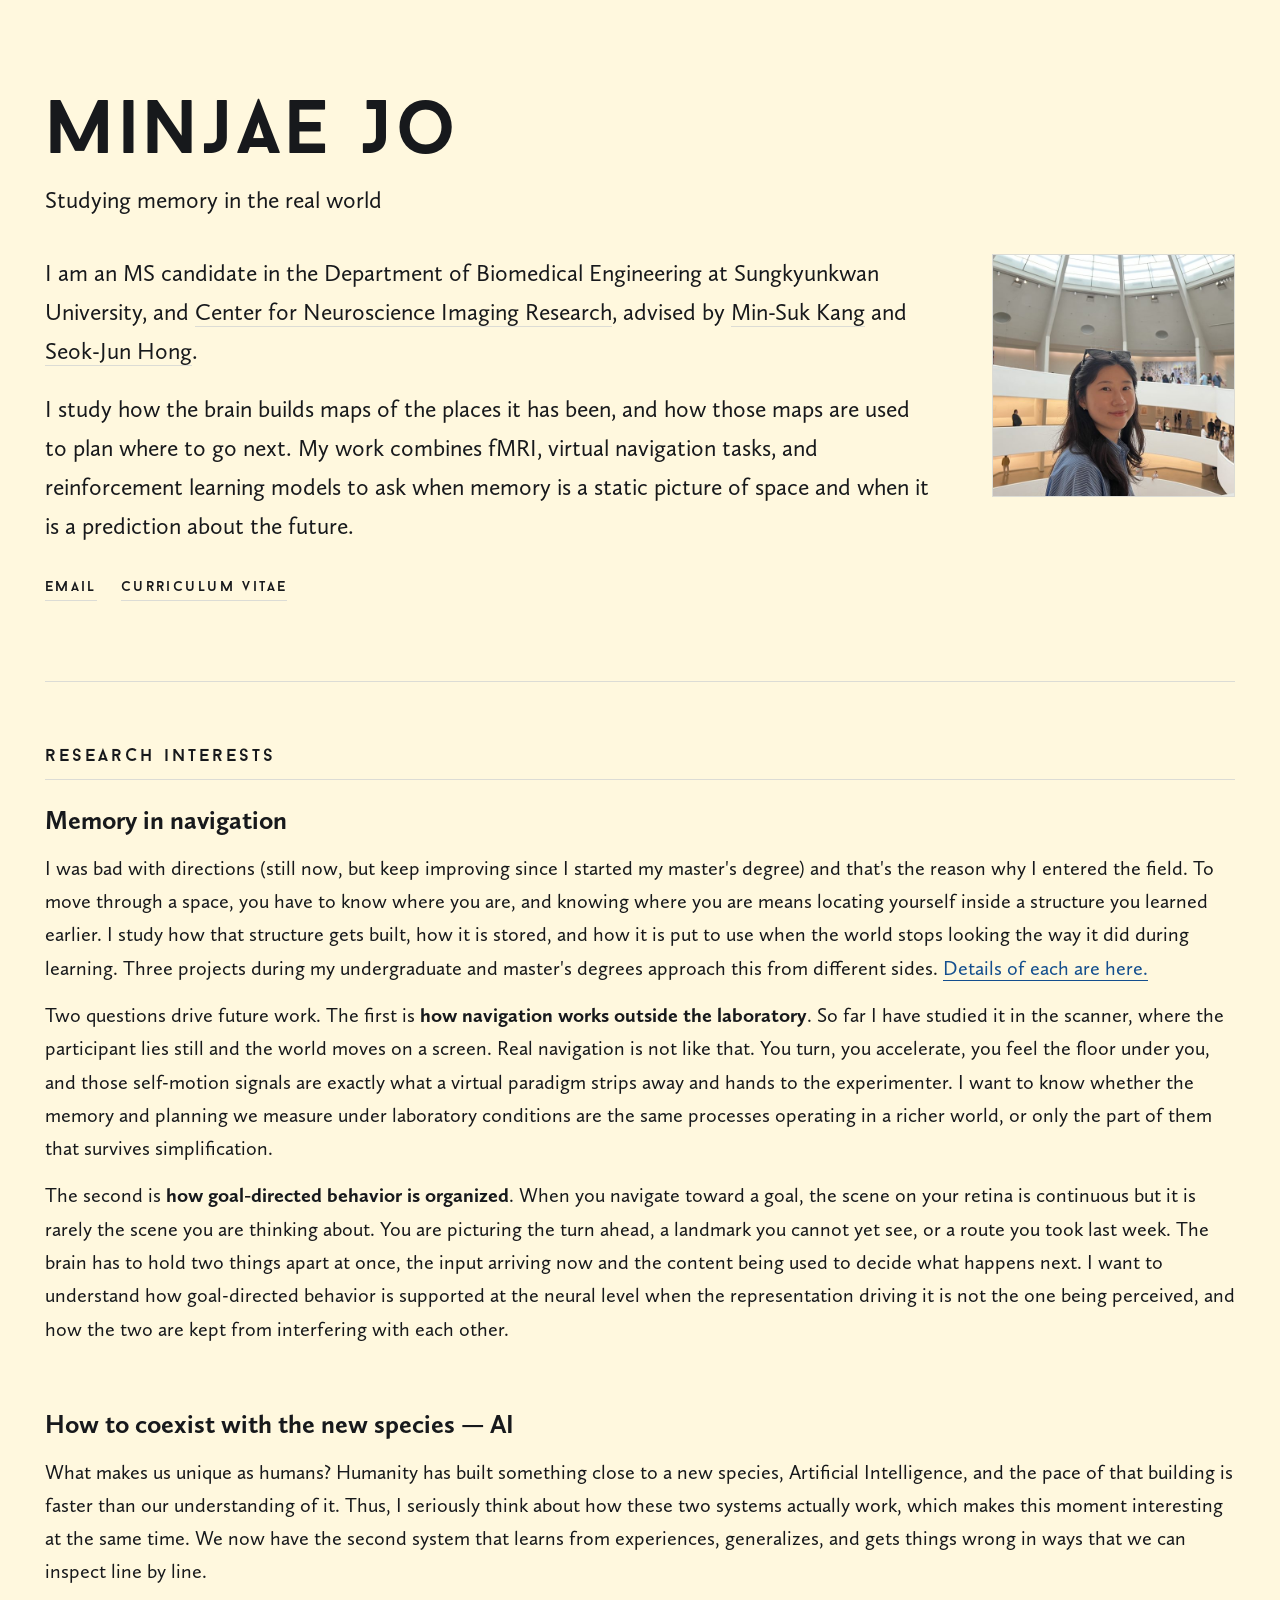
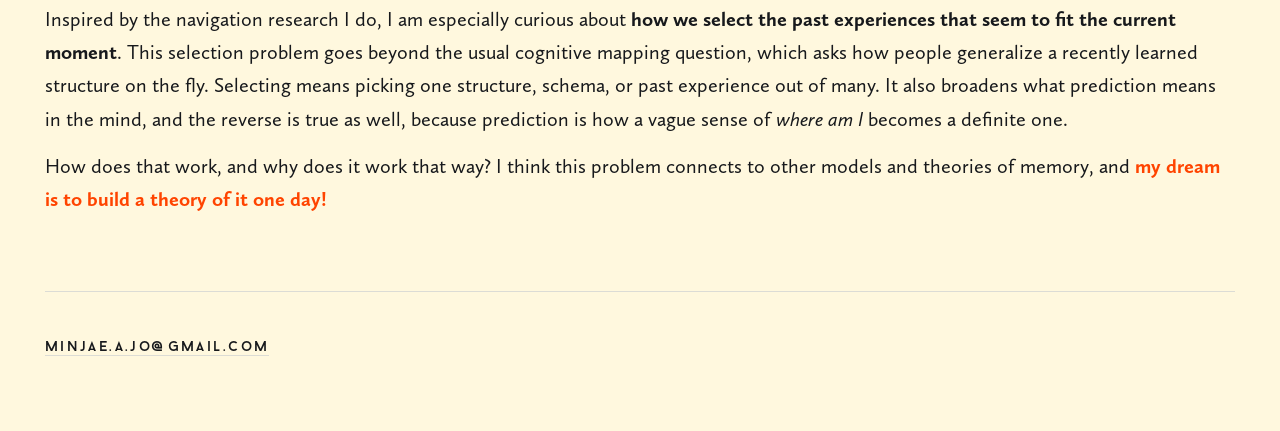
==== index.html @ 9a9aebd8 "upload website" ====
<!DOCTYPE html>
<html lang="en">
<head>
<meta charset="utf-8" />
<meta name="viewport" content="width=device-width, initial-scale=1" />
<title>Minjae Jo</title>
<meta name="description" content="Minjae Jo studies how we build and use memory in the real world." />

<link rel="preload" href="./fonts/calluna-sans-regular.woff2" as="font" type="font/woff2" crossorigin>
<link rel="preload" href="./fonts/baron-neue-bold.woff2" as="font" type="font/woff2" crossorigin>

<link rel="stylesheet" href="style.css" />
</head>
<body>
<div class="wrap">

  <header>
    <h1>Minjae Jo</h1>
    <p class="role">Studying memory in the real world</p>

    <div class="hero">
      <div class="bio">
        <p>I am an MS candidate in the Department of Biomedical Engineering at Sungkyunkwan University, and <a href="https://cnir.ibs.re.kr/" target="_blank" rel="noopener noreferrer">Center for Neuroscience Imaging Research</a>, advised by <a href='https://sites.google.com/view/vcnlskku/vcnl-lab?authuser=0' target="_blank" rel="noopener noreferrer">Min-Suk Kang</a> and <a href='https://combinelab.net' target="_blank" rel="noopener noreferrer">Seok-Jun Hong</a>.</p>
        <p>I study how the brain builds maps of the places it has been, and how those maps are used to plan where to go next. My work combines fMRI, virtual navigation tasks, and reinforcement learning models to ask when memory is a static picture of space and when it is a prediction about the future.</p>

        <nav class="links ui">
          <a href="mailto:minjae.a.jo@gmail.com">Email</a>
          <a href="https://drive.google.com/file/d/1g44RwQte-JBob7JAkdfKMh2rzP4d43xB/view?usp=sharing" target="_blank" rel="noopener noreferrer">Curriculum vitae</a>
        </nav>
      </div>

      <figure class="portrait">
        <img src="portrait.jpg"
             srcset="portrait@600.jpg 600w, portrait.jpg 1200w"
             sizes="(max-width:760px) 300px, 300px"
             width="1200" height="1200"
             alt="Minjae Jo" />
      </figure>

    </div>
  </header>

  <section>
    <span class="label ui">research interests</span>
    <div class="streams">

      <article class="stream">
        <div>
          <h3>Memory in navigation</h3>
          <p>I was bad with directions (still now, but keep improving since I started my master's degree) and that's the reason why I entered the field. To move through a space, you have to know where you are, and knowing where you are means locating yourself inside a structure you learned earlier. I study how that structure gets built, how it is stored, and how it is put to use when the world stops looking the way it did during learning. Three projects during my undergraduate and master's degrees approach this from different sides. <a class="inline-link" href="projects.html">Details of each are here.</a></p>
          <p>Two questions drive future work. The first is <strong>how navigation works outside the laboratory</strong>. So far I have studied it in the scanner, where the participant lies still and the world moves on a screen. Real navigation is not like that. You turn, you accelerate, you feel the floor under you, and those self-motion signals are exactly what a virtual paradigm strips away and hands to the experimenter. I want to know whether the memory and planning we measure under laboratory conditions are the same processes operating in a richer world, or only the part of them that survives simplification.</p>
          <p>The second is <strong>how goal-directed behavior is organized</strong>. When you navigate toward a goal, the scene on your retina is continuous but it is rarely the scene you are thinking about. You are picturing the turn ahead, a landmark you cannot yet see, or a route you took last week. The brain has to hold two things apart at once, the input arriving now and the content being used to decide what happens next. I want to understand how goal-directed behavior is supported at the neural level when the representation driving it is not the one being perceived, and how the two are kept from interfering with each other.</p>
        </div>
      </article>

      <article class="stream">
        <div>
          <h3>How to coexist with the new species &mdash; AI</h3>
          <p>What makes us unique as humans? Humanity has built something close to a new species, Artificial Intelligence, and the pace of that building is faster than our understanding of it. Thus, I seriously think about how these two systems actually work, which makes this moment interesting at the same time. We now have the second system that learns from experiences, generalizes, and gets things wrong in ways that we can inspect line by line.</p>
          <p>Inspired by the navigation research I do, I am especially curious about <strong>how we select the past experiences that seem to fit the current moment</strong>. This selection problem goes beyond the usual cognitive mapping question, which asks how people generalize a recently learned structure on the fly. Selecting means picking one structure, schema, or past experience out of many. It also broadens what prediction means in the mind, and the reverse is true as well, because prediction is how a vague sense of <em>where am I</em> becomes a definite one.</p>
          <p>How does that work, and why does it work that way? I think this problem connects to other models and theories of memory, and <span class="accent">my dream is to build a theory of it one day!</span></p>
        </div>
      </article>

    </div>
  </section>

  <footer class="ui">
    <span><a href="mailto:minjae.a.jo@gmail.com">minjae.a.jo@gmail.com</a></span>
  </footer>

</div>

</body>
</html>
---- style.css ----
/* ---------- self-hosted type ---------- */
  @font-face{
    font-family:"Calluna Sans";
    src:url("./fonts/calluna-sans-regular.woff2") format("woff2");
    font-weight:400; font-style:normal; font-display:swap;
  }
  @font-face{
    font-family:"Calluna Sans";
    src:url("./fonts/calluna-sans-italic.woff2") format("woff2");
    font-weight:400; font-style:italic; font-display:swap;
  }
  @font-face{
    font-family:"Calluna Sans";
    src:url("./fonts/calluna-sans-bold.woff2") format("woff2");
    font-weight:700; font-style:normal; font-display:swap;
  }
  @font-face{
    font-family:"Baron Neue";
    src:url("./fonts/baron-neue-regular.woff2") format("woff2");
    font-weight:400; font-style:normal; font-display:swap;
  }
  @font-face{
    font-family:"Baron Neue";
    src:url("./fonts/baron-neue-bold.woff2") format("woff2");
    font-weight:700; font-style:normal; font-display:swap;
  }

  :root{
    --font-display:"Baron Neue","Helvetica Neue",Arial,sans-serif;
    --font-body:"Calluna Sans","Helvetica Neue",Arial,sans-serif;
    --font-math:Georgia,"Times New Roman",serif; /* Greek gamma is not in either face */

    --paper:#FFF8DE;
    --ink:#17191C;
    --ink-soft:#17191C;   /* was a soft grey; all body text is black now */
    --rule:#DCDCD5;
    --heat:#2F5D8C;      /* successor-representation heat */
    --accent:#2F5D8C;
    --accent-alt:#FF4400;
    --pending:#134E8E;
    --maxw:52rem;
  }

  *{box-sizing:border-box}
  html{-webkit-text-size-adjust:100%;font-size:clamp(17px, 0.7rem + 0.6vw, 21px)}
  body{
    margin:0;
    background:var(--paper);
    color:var(--ink);
    font-family:var(--font-body);
    font-size:1.25rem;
    line-height:1.66;
    font-weight:400;
    -webkit-font-smoothing:antialiased;
  }

  .wrap{max-width:min(100%, 1440px);margin:0 auto;padding:0 clamp(20px, 3.5vw, 64px)}

  /* ---------- utility type (labels, links, data) ---------- */
  .ui{
    font-family:var(--font-display);
    font-weight:400;
    font-size:0.75rem;
    letter-spacing:.17em;
  }
  .label{
    color:var(--ink-soft);
    display:block;
    margin-bottom:22px;
    padding-bottom:8px;
    border-bottom:1px solid var(--rule);
    font-size:0.9375rem;
  }
  .math{font-family:var(--font-math);font-style:italic;letter-spacing:0;font-size:0.875rem}

  a{color:var(--ink);text-decoration:none;border-bottom:1px solid var(--rule)}
  a:hover{border-bottom-color:var(--accent);color:var(--accent)}
  a:focus-visible{outline:2px solid var(--accent);outline-offset:3px;border-radius:2px}

  /* ---------- header ---------- */
  header{padding:clamp(56px, 8vw, 96px) 0 0}
  h1{
    font-family:var(--font-display);
    font-weight:700;
    font-size:clamp(2.375rem,6.4vw,4rem);
    letter-spacing:.05em;
    margin:0 0 8px;
    line-height:1.02;
  }
  .role{
    color:var(--ink-soft);
    margin:0 0 34px;
  }

  /* ---------- hero: bio + portrait ---------- */
  .hero{
    display:grid;
    grid-template-columns:1fr clamp(240px, 19vw, 420px);
    gap:clamp(32px, 5vw, 60px);
    align-items:start;
    padding-bottom:clamp(48px, 7vw, 80px);
  }
  .portrait{margin:0}
  .portrait img{
    width:100%;
    height:auto;
    display:block;
    border:1px solid var(--rule);
  }
  .bio p{margin:0 0 18px}
  .bio p:last-child{margin-bottom:0}

  .links{margin-top:30px;display:flex;flex-wrap:wrap;gap:10px 24px}
  .links a{border-bottom:1px solid var(--rule);color:var(--ink)}
  .links a:hover{color:var(--accent)}

  /* ---------- sections ---------- */
  section{padding:clamp(40px, 5vw, 60px) 0;border-top:1px solid var(--rule)}
  h2{margin:0}
  .rows{display:grid;gap:28px}
  .row{display:grid;grid-template-columns:140px 1fr;gap:24px;align-items:baseline}
  .row .when{color:var(--ink-soft);padding-top:5px}
  .row h3{
    margin:0 0 4px;
    font-size:1.375rem;
    font-weight:700;
    line-height:1.45;
  }
  .row p{margin:0;color:var(--ink-soft);font-size:1.0625rem}
  .venue{font-style:italic}

  /* ---------- research streams (longer prose than a .row) ---------- */
  .streams{display:grid;gap:46px}
  .stream{display:block}
  .stream h3{margin:0 0 12px;font-size:1.375rem;font-weight:700;line-height:1.45}
  .stream p{margin:0 0 14px;color:var(--ink);font-size:1.0625rem}
  .stream .sub{
    margin:24px 0 10px;
    color:var(--ink);
    font-family:var(--font-display);
    font-weight:400;
    font-size:0.8125rem;
    letter-spacing:.16em;
  }
  .more{
    display:inline-block;
    margin-top:6px;
    border-bottom:none;
    color:var(--ink-soft);
    font-family:var(--font-display);
    font-size:0.75rem;
    letter-spacing:.17em;
  }
  .more:hover{color:var(--accent)}
  .more::before{content:"→ ";font-family:var(--font-body);opacity:.5}

  footer{
    padding:44px 0 72px;
    border-top:1px solid var(--rule);
    color:var(--ink-soft);
    display:flex;
    justify-content:space-between;
    gap:16px;
    flex-wrap:wrap;
  }

  /* ---------- responsive ---------- */
  @media (max-width:760px){
    .hero{grid-template-columns:1fr}
    .portrait{max-width:300px}
    .row{grid-template-columns:1fr;gap:6px}
    .row .when{padding-top:0}
  }
  @media (prefers-reduced-motion:reduce){
    *{transition:none !important}
  }

/* ---------- sub-page chrome ---------- */
.back{
  display:inline-block;
  margin-bottom:26px;
  border-bottom:none;
  color:var(--ink-soft);
  font-family:var(--font-display);
  font-size:1.0625rem;
  letter-spacing:.17em;
}
.back:hover{color:var(--accent)}
.page-head{padding:56px 0 8px}
.page-head h1{font-size:clamp(1.875rem,4.6vw,2.75rem)}
.lede{color:var(--ink-soft);margin:0 0 8px}
.entry{display:block;margin-bottom:44px}
.entry h3{margin:0 0 12px;font-size:1.375rem;font-weight:700;line-height:1.45}
.entry p{margin:0 0 14px;color:var(--ink-soft);font-size:1.0625rem}
.entry p:last-child{margin-bottom:0}
.entry:last-child{margin-bottom:0}
.todo{
  border-left:2px solid var(--rule);
  padding-left:16px;
  font-style:italic;
  color:var(--ink-soft);
}

/* ---------- placeholder for pages that do not exist yet ---------- */
.pending{
  color:var(--pending);
  border-bottom:1px dotted currentColor;
}
.accent{color:var(--accent-alt);font-weight:700}

/* ---------- project figures ---------- */
.fig{margin:22px auto 0;max-width:min(100%, clamp(280px, 50vw, 1200px))}
.fig img{
  width:100%;
  height:auto;
  max-width:100%;
  display:block;
  border:1px solid var(--rule);
  background:#fff;
}
.fig figcaption{
  margin-top:10px;
  color:var(--ink-soft);
  font-size:0.9375rem;
  line-height:1.55;
}
.fig-slot{
  display:flex;
  align-items:center;
  justify-content:center;
  aspect-ratio:5 / 2;
  border:1px dashed var(--rule);
  color:var(--ink-soft);
  font-family:var(--font-display);
  font-size:0.75rem;
  letter-spacing:.17em;
}
/* inline link that keeps the placeholder blue */
.inline-link{color:var(--pending);border-bottom:1px solid currentColor}
.inline-link:hover{color:var(--accent);border-bottom-color:var(--accent)}

/* ---------- citation line under a project description ---------- */
.cite{margin:16px 0 0;font-size:0.9375rem}
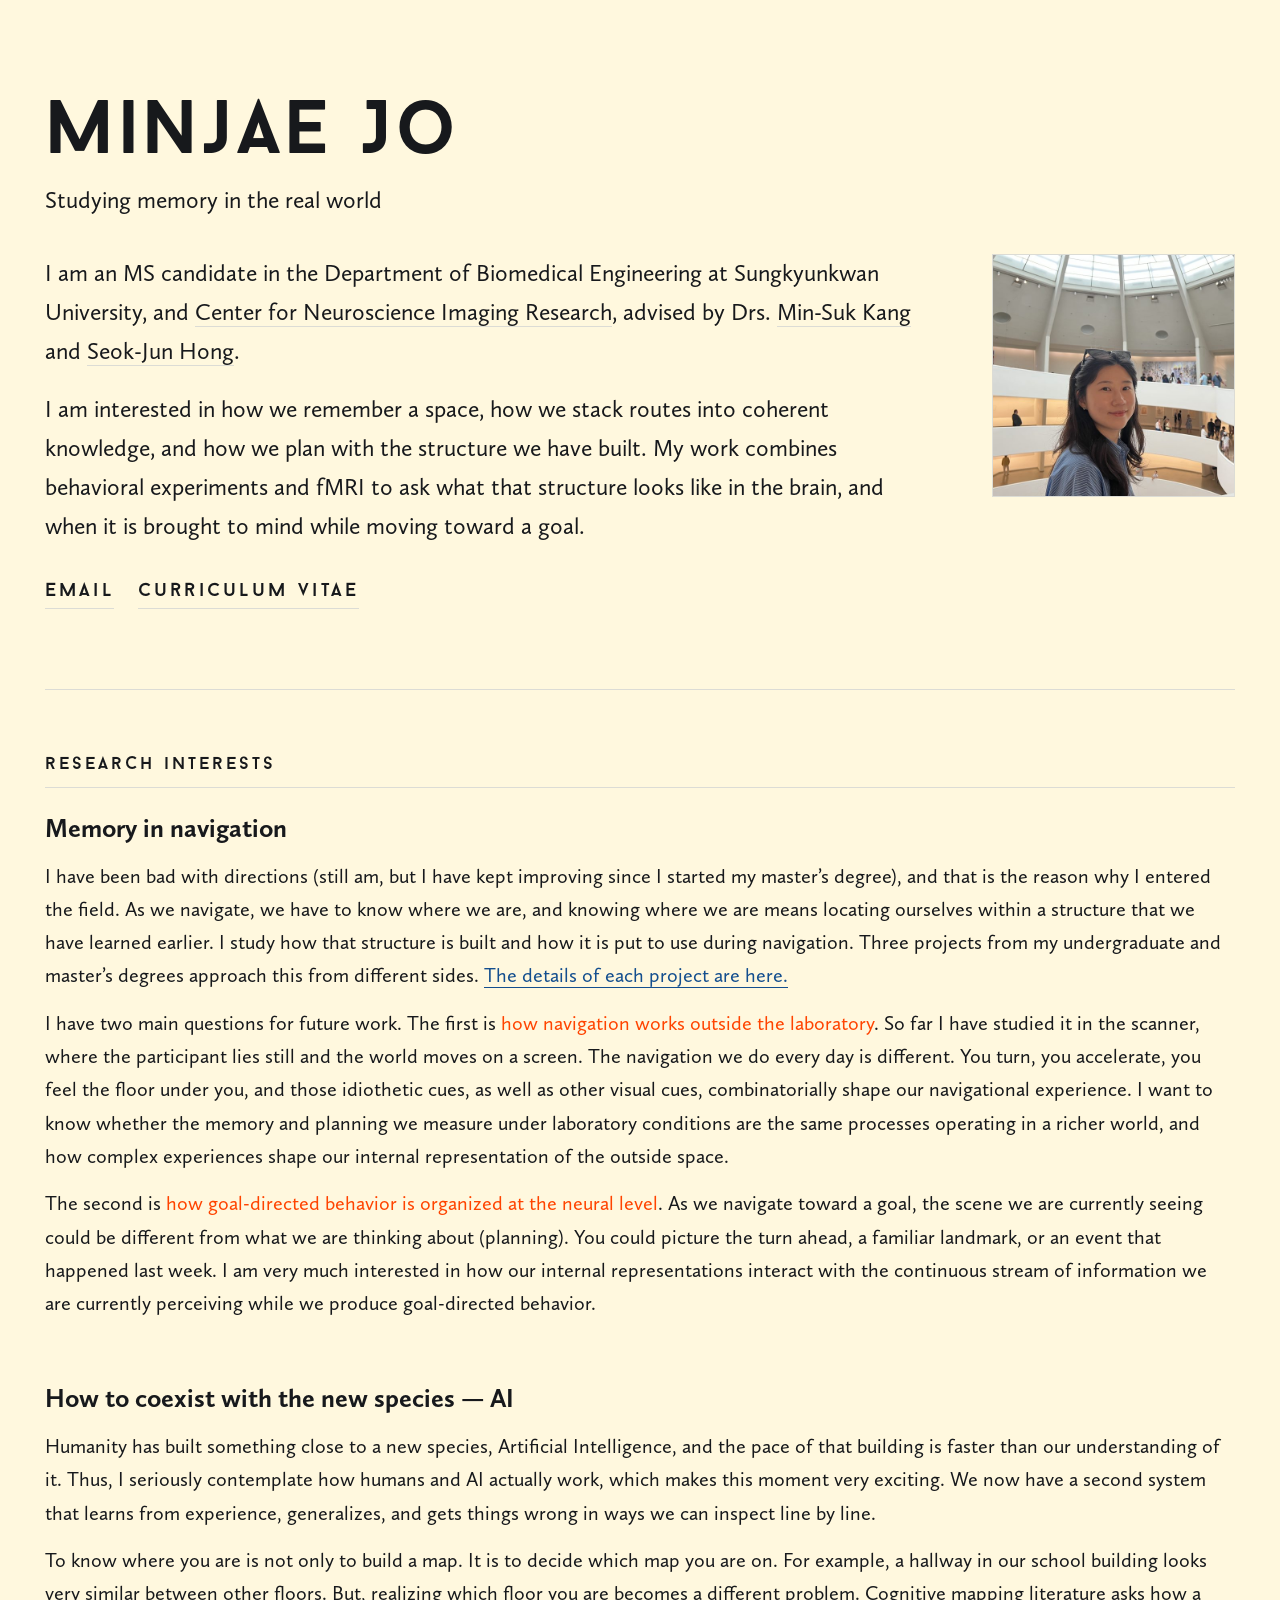
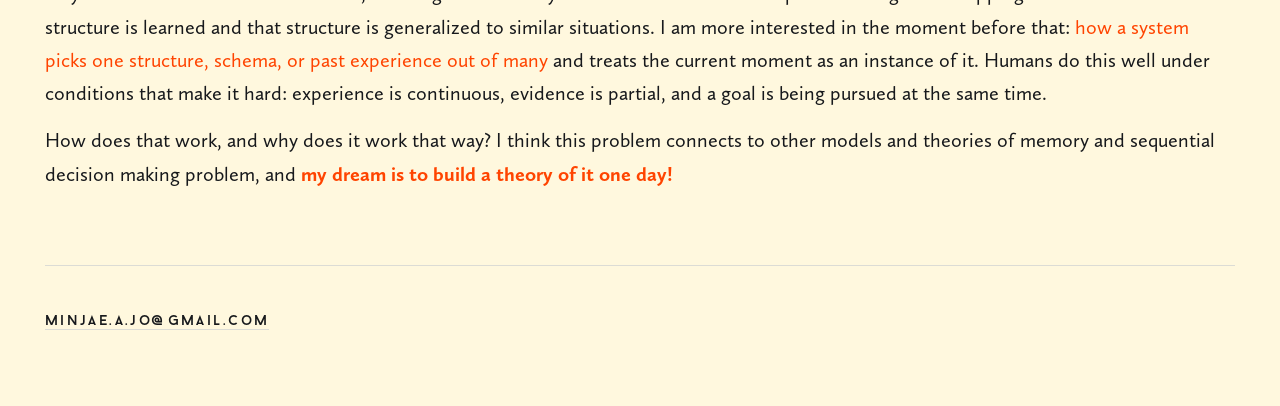
==== commit eecdd86e: "corrected typos and reorganized" ====
--- a/index.html
+++ b/index.html
@@ -20,9 +20,8 @@
 
     <div class="hero">
       <div class="bio">
-        <p>I am an MS candidate in the Department of Biomedical Engineering at Sungkyunkwan University, and <a href="https://cnir.ibs.re.kr/" target="_blank" rel="noopener noreferrer">Center for Neuroscience Imaging Research</a>, advised by <a href='https://sites.google.com/view/vcnlskku/vcnl-lab?authuser=0' target="_blank" rel="noopener noreferrer">Min-Suk Kang</a> and <a href='https://combinelab.net' target="_blank" rel="noopener noreferrer">Seok-Jun Hong</a>.</p>
-        <p>I study how the brain builds maps of the places it has been, and how those maps are used to plan where to go next. My work combines fMRI, virtual navigation tasks, and reinforcement learning models to ask when memory is a static picture of space and when it is a prediction about the future.</p>
-
+        <p>I am an MS candidate in the Department of Biomedical Engineering at Sungkyunkwan University, and <a href="https://cnir.ibs.re.kr/" target="_blank" rel="noopener noreferrer">Center for Neuroscience Imaging Research</a>, advised by Drs. <a href='https://sites.google.com/view/vcnlskku/vcnl-lab?authuser=0' target="_blank" rel="noopener noreferrer">Min-Suk Kang</a> and <a href='https://combinelab.net' target="_blank" rel="noopener noreferrer">Seok-Jun Hong</a>.</p>
+        <p>I am interested in how we remember a space, how we stack routes into coherent knowledge, and how we plan with the structure we have built. My work combines behavioral experiments and fMRI to ask what that structure looks like in the brain, and when it is brought to mind while moving toward a goal.</p>
         <nav class="links ui">
           <a href="mailto:minjae.a.jo@gmail.com">Email</a>
           <a href="https://drive.google.com/file/d/1g44RwQte-JBob7JAkdfKMh2rzP4d43xB/view?usp=sharing" target="_blank" rel="noopener noreferrer">Curriculum vitae</a>
@@ -47,18 +46,18 @@
       <article class="stream">
         <div>
           <h3>Memory in navigation</h3>
-          <p>I was bad with directions (still now, but keep improving since I started my master's degree) and that's the reason why I entered the field. To move through a space, you have to know where you are, and knowing where you are means locating yourself inside a structure you learned earlier. I study how that structure gets built, how it is stored, and how it is put to use when the world stops looking the way it did during learning. Three projects during my undergraduate and master's degrees approach this from different sides. <a class="inline-link" href="projects.html">Details of each are here.</a></p>
-          <p>Two questions drive future work. The first is <strong>how navigation works outside the laboratory</strong>. So far I have studied it in the scanner, where the participant lies still and the world moves on a screen. Real navigation is not like that. You turn, you accelerate, you feel the floor under you, and those self-motion signals are exactly what a virtual paradigm strips away and hands to the experimenter. I want to know whether the memory and planning we measure under laboratory conditions are the same processes operating in a richer world, or only the part of them that survives simplification.</p>
-          <p>The second is <strong>how goal-directed behavior is organized</strong>. When you navigate toward a goal, the scene on your retina is continuous but it is rarely the scene you are thinking about. You are picturing the turn ahead, a landmark you cannot yet see, or a route you took last week. The brain has to hold two things apart at once, the input arriving now and the content being used to decide what happens next. I want to understand how goal-directed behavior is supported at the neural level when the representation driving it is not the one being perceived, and how the two are kept from interfering with each other.</p>
+          <p>I have been bad with directions (still am, but I have kept improving since I started my master&rsquo;s degree), and that is the reason why I entered the field. As we navigate, we have to know where we are, and knowing where we are means locating ourselves within a structure that we have learned earlier. I study how that structure is built and how it is put to use during navigation. Three projects from my undergraduate and master&rsquo;s degrees approach this from different sides. <a class="inline-link" href="projects.html">The details of each project are here.</a></p>
+          <p>I have two main questions for future work. The first is <strong>how navigation works outside the laboratory</strong>. So far I have studied it in the scanner, where the participant lies still and the world moves on a screen. The navigation we do every day is different. You turn, you accelerate, you feel the floor under you, and those idiothetic cues, as well as other visual cues, combinatorially shape our navigational experience. I want to know whether the memory and planning we measure under laboratory conditions are the same processes operating in a richer world, and how complex experiences shape our internal representation of the outside space.</p>
+          <p>The second is <strong>how goal-directed behavior is organized at the neural level</strong>. As we navigate toward a goal, the scene we are currently seeing could be different from what we are thinking about (planning). You could picture the turn ahead, a familiar landmark, or an event that happened last week. I am very much interested in how our internal representations interact with the continuous stream of information we are currently perceiving while we produce goal-directed behavior.</p>
         </div>
       </article>
 
       <article class="stream">
         <div>
           <h3>How to coexist with the new species &mdash; AI</h3>
-          <p>What makes us unique as humans? Humanity has built something close to a new species, Artificial Intelligence, and the pace of that building is faster than our understanding of it. Thus, I seriously think about how these two systems actually work, which makes this moment interesting at the same time. We now have the second system that learns from experiences, generalizes, and gets things wrong in ways that we can inspect line by line.</p>
-          <p>Inspired by the navigation research I do, I am especially curious about <strong>how we select the past experiences that seem to fit the current moment</strong>. This selection problem goes beyond the usual cognitive mapping question, which asks how people generalize a recently learned structure on the fly. Selecting means picking one structure, schema, or past experience out of many. It also broadens what prediction means in the mind, and the reverse is true as well, because prediction is how a vague sense of <em>where am I</em> becomes a definite one.</p>
-          <p>How does that work, and why does it work that way? I think this problem connects to other models and theories of memory, and <span class="accent">my dream is to build a theory of it one day!</span></p>
+          <p>Humanity has built something close to a new species, Artificial Intelligence, and the pace of that building is faster than our understanding of it. Thus, I seriously contemplate how humans and AI actually work, which makes this moment very exciting. We now have a second system that learns from experience, generalizes, and gets things wrong in ways we can inspect line by line.</p>
+          <p>To know where you are is not only to build a map. It is to decide which map you are on. For example, a hallway in our school building looks very similar between other floors. But, realizing which floor you are becomes a different problem. Cognitive mapping literature asks how a structure is learned and that structure is generalized to similar situations. I am more interested in the moment before that: <strong>how a system picks one structure, schema, or past experience out of many</strong> and treats the current moment as an instance of it. Humans do this well under conditions that make it hard: experience is continuous, evidence is partial, and a goal is being pursued at the same time.</p>
+          <p>How does that work, and why does it work that way? I think this problem connects to other models and theories of memory and sequential decision making problem, and <span class="accent">my dream is to build a theory of it one day!</span></p>
         </div>
       </article>
 
--- a/style.css
+++ b/style.css
@@ -110,7 +110,7 @@
   .bio p{margin:0 0 18px}
   .bio p:last-child{margin-bottom:0}
 
-  .links{margin-top:30px;display:flex;flex-wrap:wrap;gap:10px 24px}
+  .links{margin-top:30px;display:flex;flex-wrap:wrap;gap:10px 24px;font-size:1rem}
   .links a{border-bottom:1px solid var(--rule);color:var(--ink)}
   .links a:hover{color:var(--accent)}
 
@@ -207,6 +207,7 @@
   border-bottom:1px dotted currentColor;
 }
 .accent{color:var(--accent-alt);font-weight:700}
+.stream strong{color:var(--accent-alt);font-weight:400}
 
 /* ---------- project figures ---------- */
 .fig{margin:22px auto 0;max-width:min(100%, clamp(280px, 50vw, 1200px))}
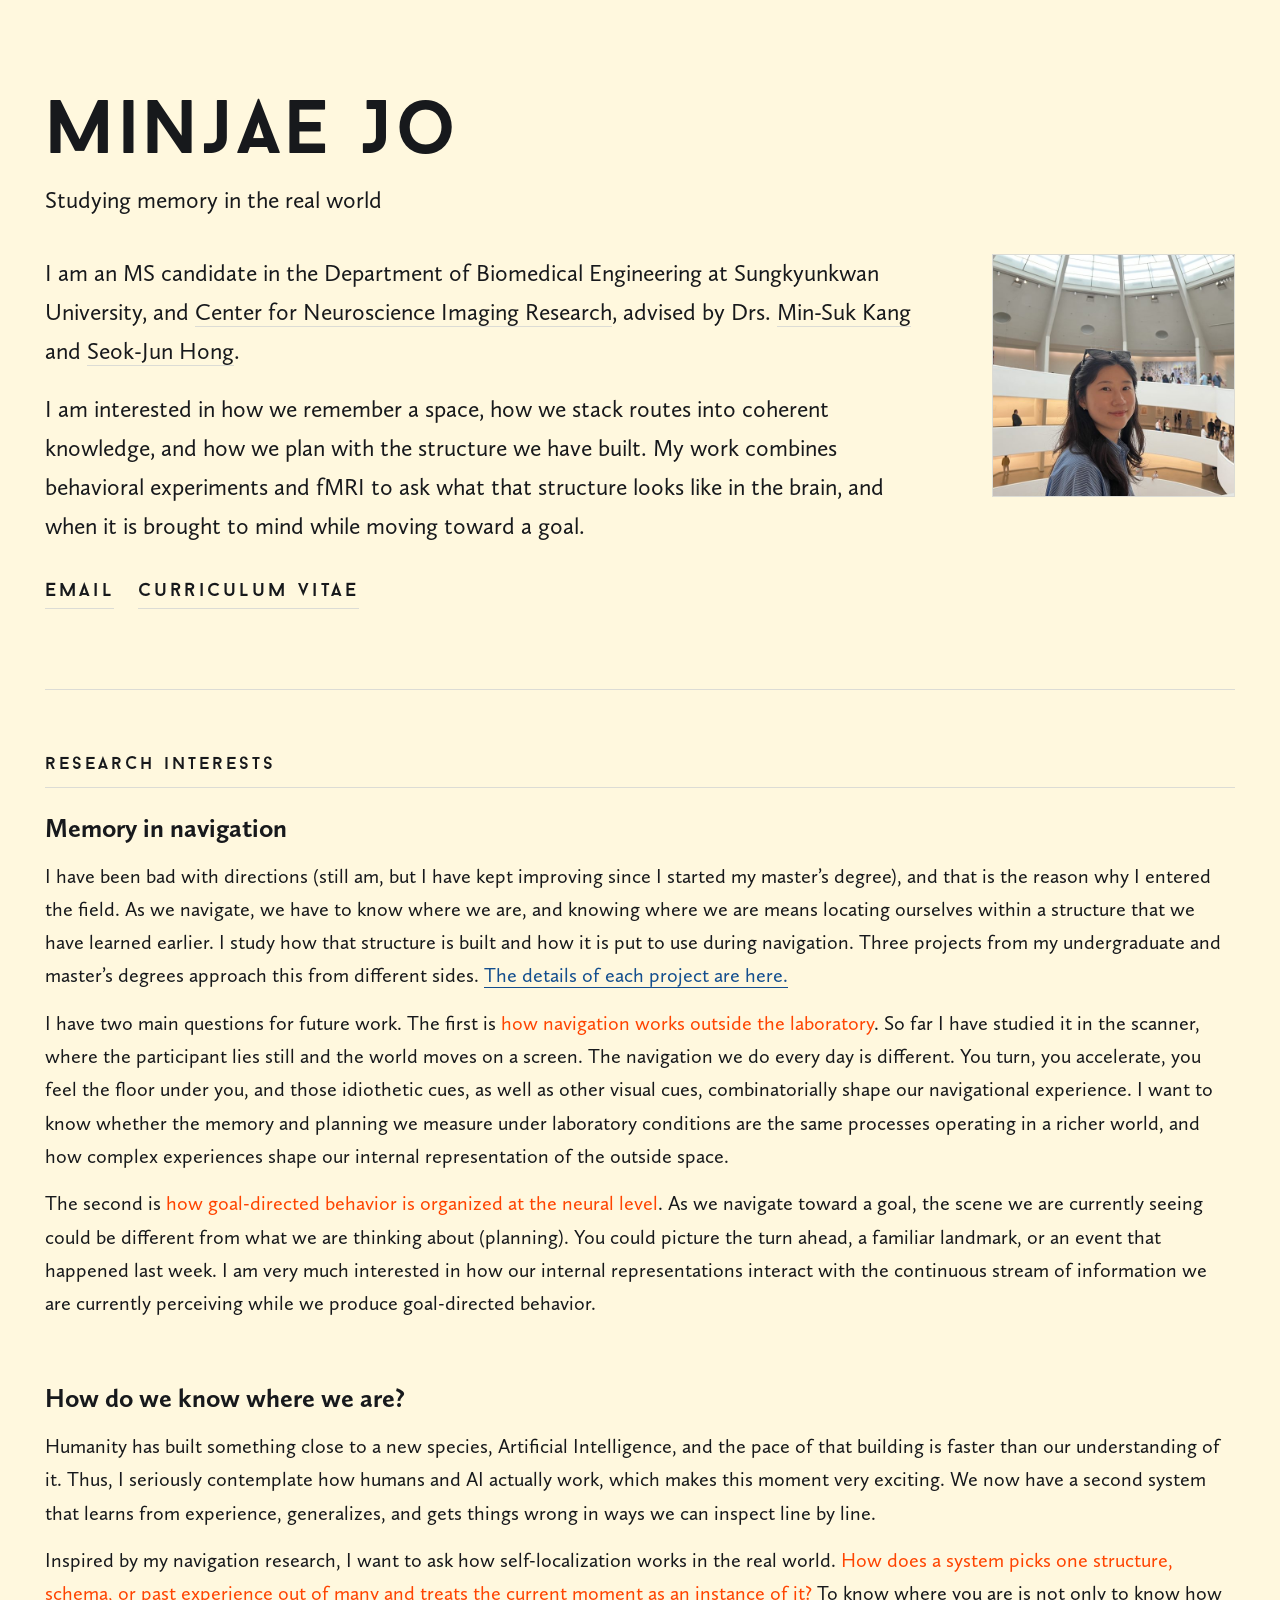
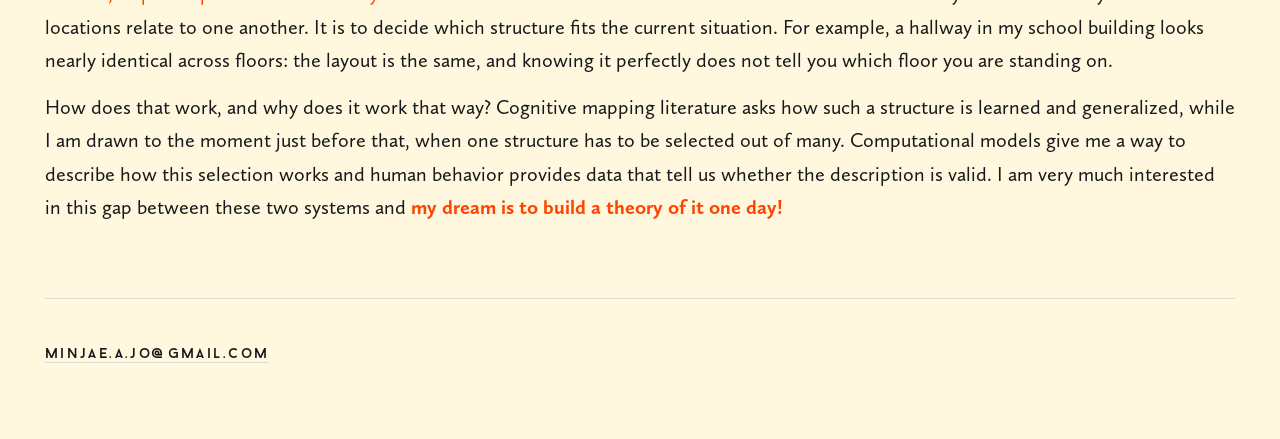
==== commit b53abb92: "reorganized" ====
--- a/index.html
+++ b/index.html
@@ -54,10 +54,10 @@
 
       <article class="stream">
         <div>
-          <h3>How to coexist with the new species &mdash; AI</h3>
+          <h3>How do we know where we are? </h3>
           <p>Humanity has built something close to a new species, Artificial Intelligence, and the pace of that building is faster than our understanding of it. Thus, I seriously contemplate how humans and AI actually work, which makes this moment very exciting. We now have a second system that learns from experience, generalizes, and gets things wrong in ways we can inspect line by line.</p>
-          <p>To know where you are is not only to build a map. It is to decide which map you are on. For example, a hallway in our school building looks very similar between other floors. But, realizing which floor you are becomes a different problem. Cognitive mapping literature asks how a structure is learned and that structure is generalized to similar situations. I am more interested in the moment before that: <strong>how a system picks one structure, schema, or past experience out of many</strong> and treats the current moment as an instance of it. Humans do this well under conditions that make it hard: experience is continuous, evidence is partial, and a goal is being pursued at the same time.</p>
-          <p>How does that work, and why does it work that way? I think this problem connects to other models and theories of memory and sequential decision making problem, and <span class="accent">my dream is to build a theory of it one day!</span></p>
+          <p>Inspired by my navigation research, I want to ask how self-localization works in the real world. <strong>How does a system picks one structure, schema, or past experience out of many and treats the current moment as an instance of it?</strong> To know where you are is not only to know how locations relate to one another. It is to decide which structure fits the current situation. For example, a hallway in my school building looks nearly identical across floors: the layout is the same, and knowing it perfectly does not tell you which floor you are standing on.</p>
+          <p>How does that work, and why does it work that way? Cognitive mapping literature asks how such a structure is learned and generalized, while I am drawn to the moment just before that, when one structure has to be selected out of many. Computational models give me a way to describe how this selection works and human behavior provides data that tell us whether the description is valid. I am very much interested in this gap between these two systems and <span class="accent">my dream is to build a theory of it one day!</span></p>
         </div>
       </article>
 
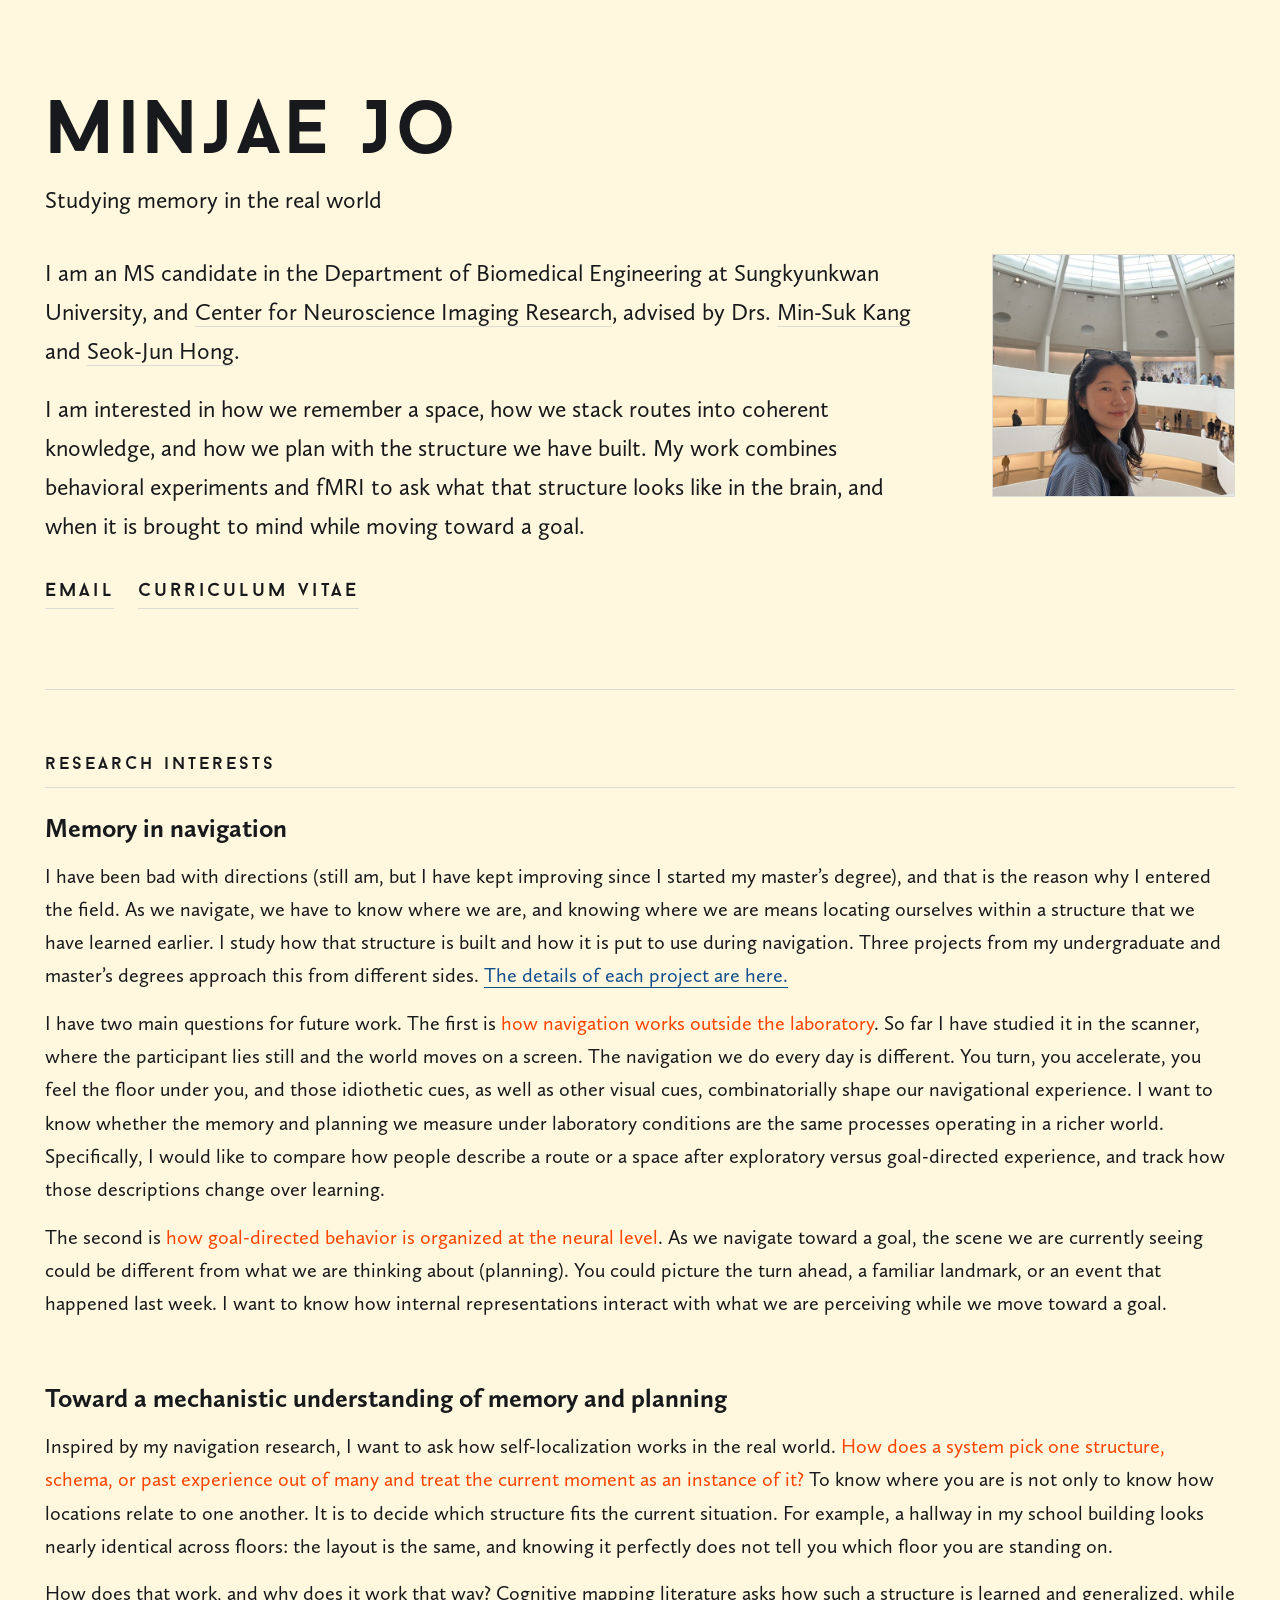
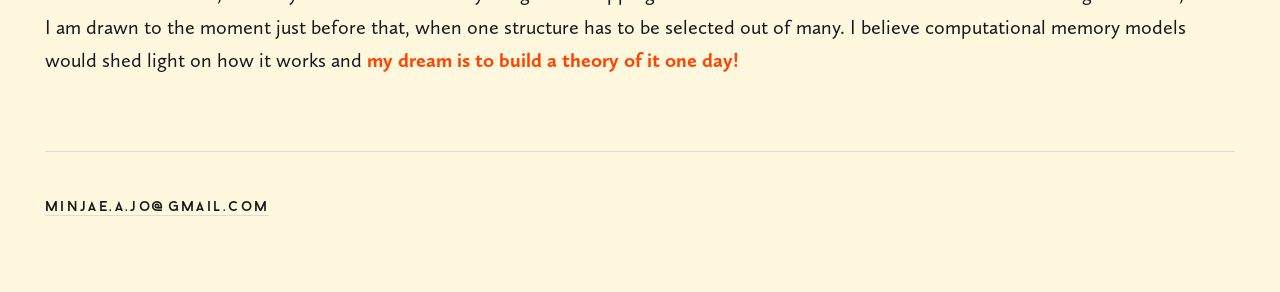
==== commit c7434408: "rearranged" ====
--- a/index.html
+++ b/index.html
@@ -47,17 +47,16 @@
         <div>
           <h3>Memory in navigation</h3>
           <p>I have been bad with directions (still am, but I have kept improving since I started my master&rsquo;s degree), and that is the reason why I entered the field. As we navigate, we have to know where we are, and knowing where we are means locating ourselves within a structure that we have learned earlier. I study how that structure is built and how it is put to use during navigation. Three projects from my undergraduate and master&rsquo;s degrees approach this from different sides. <a class="inline-link" href="projects.html">The details of each project are here.</a></p>
-          <p>I have two main questions for future work. The first is <strong>how navigation works outside the laboratory</strong>. So far I have studied it in the scanner, where the participant lies still and the world moves on a screen. The navigation we do every day is different. You turn, you accelerate, you feel the floor under you, and those idiothetic cues, as well as other visual cues, combinatorially shape our navigational experience. I want to know whether the memory and planning we measure under laboratory conditions are the same processes operating in a richer world, and how complex experiences shape our internal representation of the outside space.</p>
-          <p>The second is <strong>how goal-directed behavior is organized at the neural level</strong>. As we navigate toward a goal, the scene we are currently seeing could be different from what we are thinking about (planning). You could picture the turn ahead, a familiar landmark, or an event that happened last week. I am very much interested in how our internal representations interact with the continuous stream of information we are currently perceiving while we produce goal-directed behavior.</p>
+          <p>I have two main questions for future work. The first is <strong>how navigation works outside the laboratory</strong>. So far I have studied it in the scanner, where the participant lies still and the world moves on a screen. The navigation we do every day is different. You turn, you accelerate, you feel the floor under you, and those idiothetic cues, as well as other visual cues, combinatorially shape our navigational experience. I want to know whether the memory and planning we measure under laboratory conditions are the same processes operating in a richer world. Specifically, I would like to compare how people describe a route or a space after exploratory versus goal-directed experience, and track how those descriptions change over learning.</p>
+          <p>The second is <strong>how goal-directed behavior is organized at the neural level</strong>. As we navigate toward a goal, the scene we are currently seeing could be different from what we are thinking about (planning). You could picture the turn ahead, a familiar landmark, or an event that happened last week. I want to know how internal representations interact with what we are perceiving while we move toward a goal.</p>
         </div>
       </article>
 
       <article class="stream">
         <div>
-          <h3>How do we know where we are? </h3>
-          <p>Humanity has built something close to a new species, Artificial Intelligence, and the pace of that building is faster than our understanding of it. Thus, I seriously contemplate how humans and AI actually work, which makes this moment very exciting. We now have a second system that learns from experience, generalizes, and gets things wrong in ways we can inspect line by line.</p>
-          <p>Inspired by my navigation research, I want to ask how self-localization works in the real world. <strong>How does a system picks one structure, schema, or past experience out of many and treats the current moment as an instance of it?</strong> To know where you are is not only to know how locations relate to one another. It is to decide which structure fits the current situation. For example, a hallway in my school building looks nearly identical across floors: the layout is the same, and knowing it perfectly does not tell you which floor you are standing on.</p>
-          <p>How does that work, and why does it work that way? Cognitive mapping literature asks how such a structure is learned and generalized, while I am drawn to the moment just before that, when one structure has to be selected out of many. Computational models give me a way to describe how this selection works and human behavior provides data that tell us whether the description is valid. I am very much interested in this gap between these two systems and <span class="accent">my dream is to build a theory of it one day!</span></p>
+          <h3>Toward a mechanistic understanding of memory and planning</h3>
+          <p>Inspired by my navigation research, I want to ask how self-localization works in the real world. <strong>How does a system pick one structure, schema, or past experience out of many and treat the current moment as an instance of it?</strong> To know where you are is not only to know how locations relate to one another. It is to decide which structure fits the current situation. For example, a hallway in my school building looks nearly identical across floors: the layout is the same, and knowing it perfectly does not tell you which floor you are standing on.</p>
+          <p>How does that work, and why does it work that way? Cognitive mapping literature asks how such a structure is learned and generalized, while I am drawn to the moment just before that, when one structure has to be selected out of many. I believe computational memory models would shed light on how it works and <span class="accent">my dream is to build a theory of it one day!</span></p>
         </div>
       </article>
 
